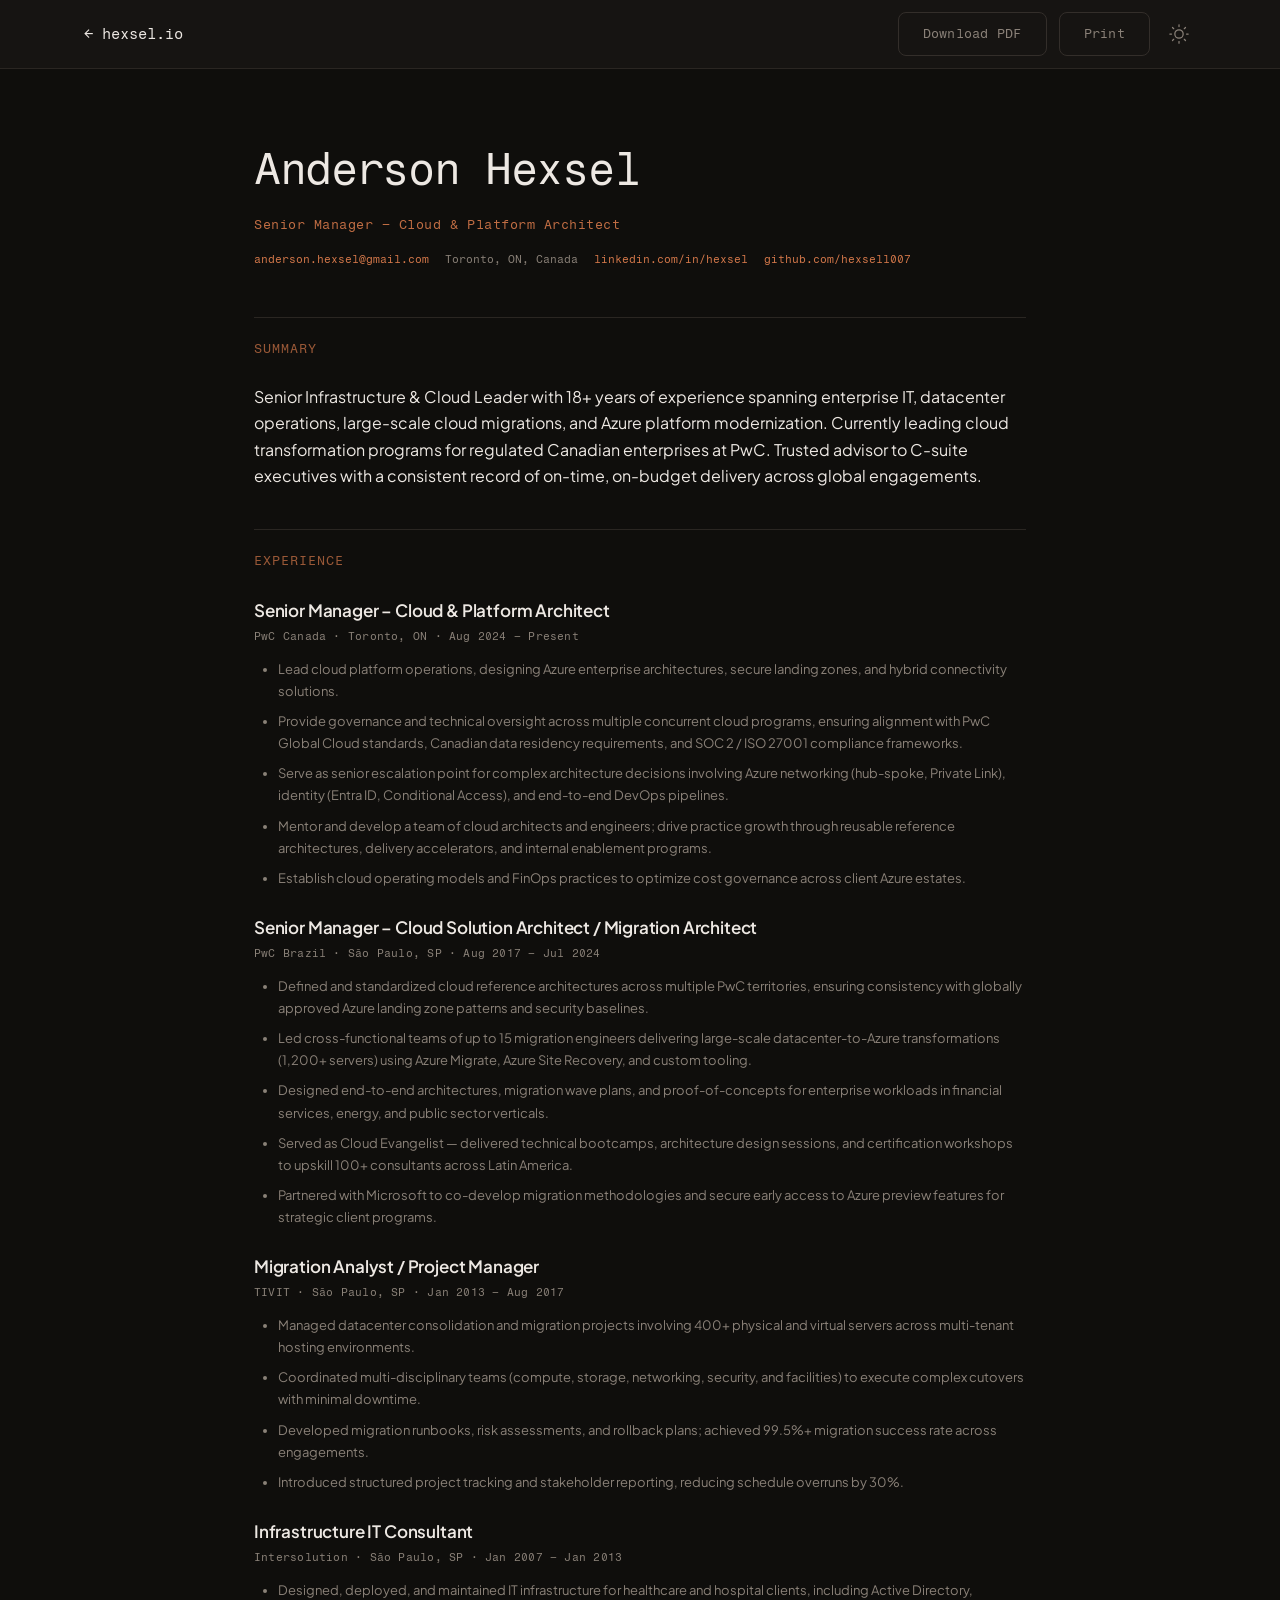
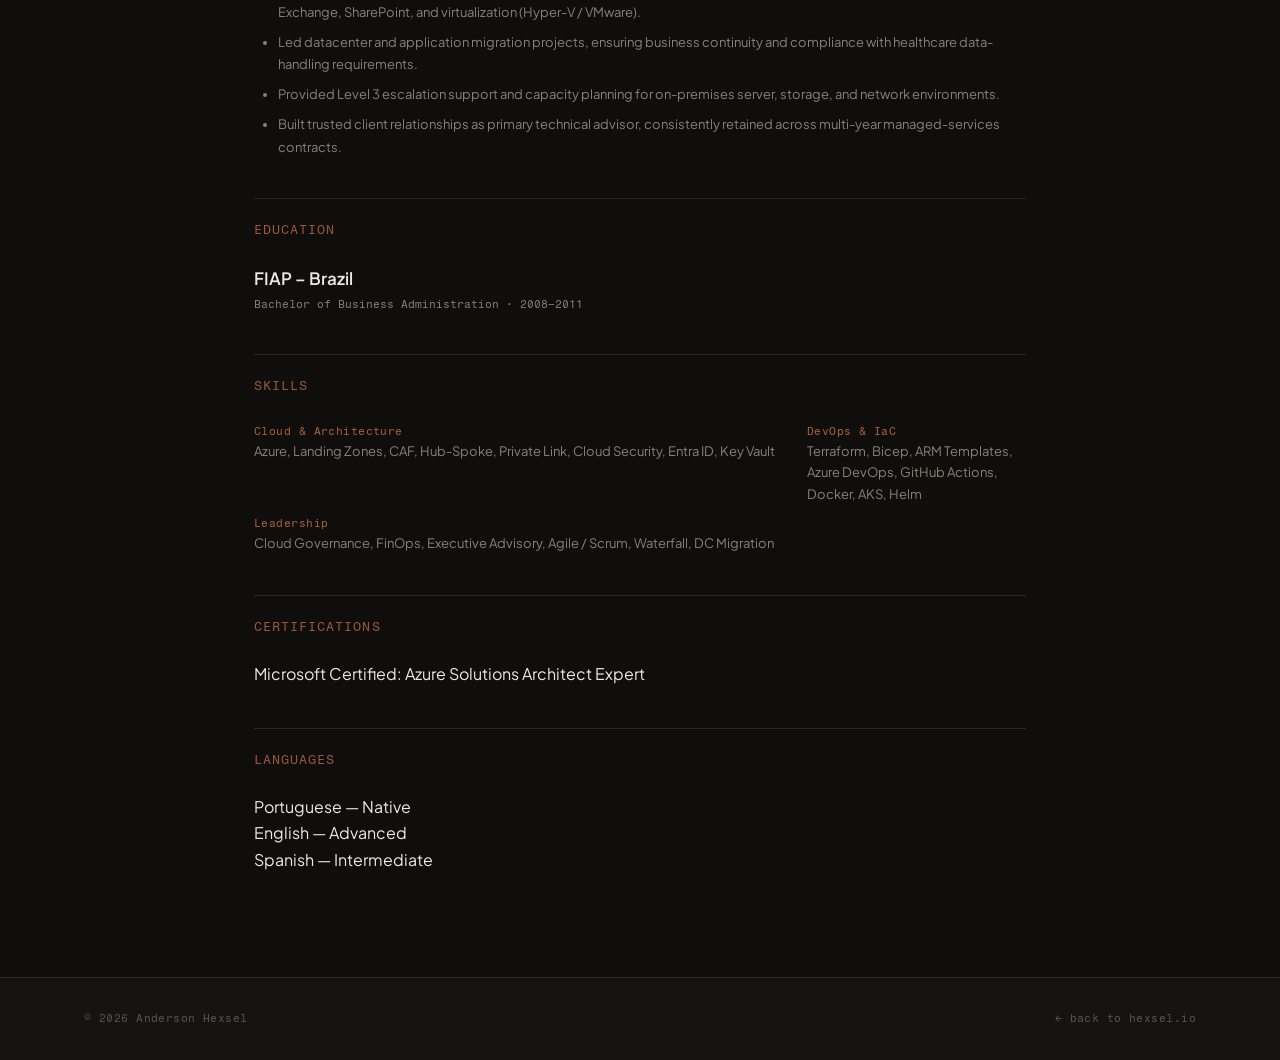
==== resume.html @ d18cc78c "Initial site — Terminal Intelligence redesign Static portfolio for hexsel.io: Fragment Mono + Plus J" ====
<!doctype html>
<html lang="en" data-theme="dark">
<head>
  <meta charset="utf-8">
  <meta name="viewport" content="width=device-width, initial-scale=1">
  <title>Anderson Hexsel — Resume</title>
  <meta name="description" content="Resume of Anderson Hexsel — Senior Cloud &amp; Platform Architect with 18+ years in enterprise Azure, cloud migrations, and infrastructure leadership.">
  <link rel="canonical" href="https://hexsel.io/resume.html">
  <link rel="icon" type="image/svg+xml" href="/assets/img/favicon.svg">

  <script>
    (function () {
      try {
        var saved = localStorage.getItem('hexsel-theme');
        if (saved === 'light' || saved === 'dark') {
          document.documentElement.setAttribute('data-theme', saved);
        }
      } catch (e) {}
    })();
  </script>

  <!-- Google Fonts -->
  <link rel="preconnect" href="https://fonts.googleapis.com">
  <link rel="preconnect" href="https://fonts.gstatic.com" crossorigin>
  <link href="https://fonts.googleapis.com/css2?family=Fragment+Mono:ital@0;1&family=Plus+Jakarta+Sans:wght@300;400;500;600;700&display=swap" rel="stylesheet">

  <link rel="stylesheet" href="/assets/css/main.css">
  <link rel="stylesheet" href="/assets/css/resume.css">
</head>

<body class="resume-body">
  <a class="skip-link" href="#resume-main">Skip to content</a>

  <header class="resume-header no-print">
    <div class="container resume-header__inner">
      <a class="brand" href="/">← hexsel.io</a>
      <div class="resume-header__actions">
        <a class="btn btn--ghost" href="/assets/docs/anderson-hexsel-resume.pdf" download>Download PDF</a>
        <button class="btn btn--ghost" type="button" onclick="window.print()">Print</button>
        <button class="theme-toggle" aria-label="Toggle color theme" aria-pressed="false">
          <svg class="theme-toggle__sun" xmlns="http://www.w3.org/2000/svg" viewBox="0 0 24 24" fill="none" stroke="currentColor" stroke-width="1.5" stroke-linecap="round" stroke-linejoin="round" width="20" height="20">
            <circle cx="12" cy="12" r="5"></circle>
            <line x1="12" y1="1" x2="12" y2="3"></line>
            <line x1="12" y1="21" x2="12" y2="23"></line>
            <line x1="4.22" y1="4.22" x2="5.64" y2="5.64"></line>
            <line x1="18.36" y1="18.36" x2="19.78" y2="19.78"></line>
            <line x1="1" y1="12" x2="3" y2="12"></line>
            <line x1="21" y1="12" x2="23" y2="12"></line>
            <line x1="4.22" y1="19.78" x2="5.64" y2="18.36"></line>
            <line x1="18.36" y1="5.64" x2="19.78" y2="4.22"></line>
          </svg>
          <svg class="theme-toggle__moon" xmlns="http://www.w3.org/2000/svg" viewBox="0 0 24 24" fill="none" stroke="currentColor" stroke-width="1.5" stroke-linecap="round" stroke-linejoin="round" width="20" height="20">
            <path d="M21 12.79A9 9 0 1 1 11.21 3 7 7 0 0 0 21 12.79z"></path>
          </svg>
        </button>
      </div>
    </div>
  </header>

  <main id="resume-main" class="resume container">
    <section class="resume__intro">
      <h1 class="resume__name">Anderson Hexsel</h1>
      <p class="resume__role">Senior Manager – Cloud &amp; Platform Architect</p>
      <ul class="resume__contact" role="list">
        <li><a href="mailto:anderson.hexsel@gmail.com">anderson.hexsel@gmail.com</a></li>
        <li>Toronto, ON, Canada</li>
        <li><a href="https://www.linkedin.com/in/hexsel/">linkedin.com/in/hexsel</a></li>
        <li><a href="https://github.com/hexsell007">github.com/hexsell007</a></li>
      </ul>
    </section>

    <section class="resume__section" aria-labelledby="r-summary">
      <h2 id="r-summary">Summary</h2>
      <p>Senior Infrastructure &amp; Cloud Leader with 18+ years of experience spanning enterprise IT, datacenter operations, large-scale cloud migrations, and Azure platform modernization. Currently leading cloud transformation programs for regulated Canadian enterprises at PwC. Trusted advisor to C-suite executives with a consistent record of on-time, on-budget delivery across global engagements.</p>
    </section>

    <section class="resume__section" aria-labelledby="r-experience">
      <h2 id="r-experience">Experience</h2>

      <article class="resume__job">
        <header class="resume__job-header">
          <h3 class="resume__job-title">Senior Manager – Cloud &amp; Platform Architect</h3>
          <p class="resume__job-meta">PwC Canada · Toronto, ON · Aug 2024 – Present</p>
        </header>
        <ul class="resume__bullets">
          <li>Lead cloud platform operations, designing Azure enterprise architectures, secure landing zones, and hybrid connectivity solutions.</li>
          <li>Provide governance and technical oversight across multiple concurrent cloud programs, ensuring alignment with PwC Global Cloud standards, Canadian data residency requirements, and SOC 2 / ISO 27001 compliance frameworks.</li>
          <li>Serve as senior escalation point for complex architecture decisions involving Azure networking (hub-spoke, Private Link), identity (Entra ID, Conditional Access), and end-to-end DevOps pipelines.</li>
          <li>Mentor and develop a team of cloud architects and engineers; drive practice growth through reusable reference architectures, delivery accelerators, and internal enablement programs.</li>
          <li>Establish cloud operating models and FinOps practices to optimize cost governance across client Azure estates.</li>
        </ul>
      </article>

      <article class="resume__job">
        <header class="resume__job-header">
          <h3 class="resume__job-title">Senior Manager – Cloud Solution Architect / Migration Architect</h3>
          <p class="resume__job-meta">PwC Brazil · São Paulo, SP · Aug 2017 – Jul 2024</p>
        </header>
        <ul class="resume__bullets">
          <li>Defined and standardized cloud reference architectures across multiple PwC territories, ensuring consistency with globally approved Azure landing zone patterns and security baselines.</li>
          <li>Led cross-functional teams of up to 15 migration engineers delivering large-scale datacenter-to-Azure transformations (1,200+ servers) using Azure Migrate, Azure Site Recovery, and custom tooling.</li>
          <li>Designed end-to-end architectures, migration wave plans, and proof-of-concepts for enterprise workloads in financial services, energy, and public sector verticals.</li>
          <li>Served as Cloud Evangelist — delivered technical bootcamps, architecture design sessions, and certification workshops to upskill 100+ consultants across Latin America.</li>
          <li>Partnered with Microsoft to co-develop migration methodologies and secure early access to Azure preview features for strategic client programs.</li>
        </ul>
      </article>

      <article class="resume__job">
        <header class="resume__job-header">
          <h3 class="resume__job-title">Migration Analyst / Project Manager</h3>
          <p class="resume__job-meta">TIVIT · São Paulo, SP · Jan 2013 – Aug 2017</p>
        </header>
        <ul class="resume__bullets">
          <li>Managed datacenter consolidation and migration projects involving 400+ physical and virtual servers across multi-tenant hosting environments.</li>
          <li>Coordinated multi-disciplinary teams (compute, storage, networking, security, and facilities) to execute complex cutovers with minimal downtime.</li>
          <li>Developed migration runbooks, risk assessments, and rollback plans; achieved 99.5%+ migration success rate across engagements.</li>
          <li>Introduced structured project tracking and stakeholder reporting, reducing schedule overruns by 30%.</li>
        </ul>
      </article>

      <article class="resume__job">
        <header class="resume__job-header">
          <h3 class="resume__job-title">Infrastructure IT Consultant</h3>
          <p class="resume__job-meta">Intersolution · São Paulo, SP · Jan 2007 – Jan 2013</p>
        </header>
        <ul class="resume__bullets">
          <li>Designed, deployed, and maintained IT infrastructure for healthcare and hospital clients, including Active Directory, Exchange, SharePoint, and virtualization (Hyper-V / VMware).</li>
          <li>Led datacenter and application migration projects, ensuring business continuity and compliance with healthcare data-handling requirements.</li>
          <li>Provided Level 3 escalation support and capacity planning for on-premises server, storage, and network environments.</li>
          <li>Built trusted client relationships as primary technical advisor, consistently retained across multi-year managed-services contracts.</li>
        </ul>
      </article>
    </section>

    <section class="resume__section" aria-labelledby="r-education">
      <h2 id="r-education">Education</h2>
      <article class="resume__edu">
        <h3>FIAP – Brazil</h3>
        <p>Bachelor of Business Administration · 2008–2011</p>
      </article>
    </section>

    <section class="resume__section" aria-labelledby="r-skills">
      <h2 id="r-skills">Skills</h2>
      <dl class="resume__skills">
        <div>
          <dt>Cloud &amp; Architecture</dt>
          <dd>Azure, Landing Zones, CAF, Hub-Spoke, Private Link, Cloud Security, Entra ID, Key Vault</dd>
        </div>
        <div>
          <dt>DevOps &amp; IaC</dt>
          <dd>Terraform, Bicep, ARM Templates, Azure DevOps, GitHub Actions, Docker, AKS, Helm</dd>
        </div>
        <div>
          <dt>Leadership</dt>
          <dd>Cloud Governance, FinOps, Executive Advisory, Agile / Scrum, Waterfall, DC Migration</dd>
        </div>
      </dl>
    </section>

    <section class="resume__section" aria-labelledby="r-certs">
      <h2 id="r-certs">Certifications</h2>
      <ul>
        <li>Microsoft Certified: Azure Solutions Architect Expert</li>
      </ul>
    </section>

    <section class="resume__section" aria-labelledby="r-langs">
      <h2 id="r-langs">Languages</h2>
      <ul>
        <li>Portuguese — Native</li>
        <li>English — Advanced</li>
        <li>Spanish — Intermediate</li>
      </ul>
    </section>
  </main>

  <footer class="site-footer no-print">
    <div class="container site-footer__inner">
      <p>© <span id="footer-year">2026</span> Anderson Hexsel</p>
      <p><a href="/">← back to hexsel.io</a></p>
    </div>
  </footer>

  <script src="/assets/js/main.js" defer></script>
</body>
</html>
---- assets/css/main.css ----
/* ═══════════════════════════════════════════════════════════════
   hexsel.io — Main stylesheet
   Fonts: Fragment Mono + Plus Jakarta Sans (Google Fonts CDN)
   Theme: Terminal Intelligence — warm dark, coral accent
   ═══════════════════════════════════════════════════════════════ */

/* ── Design tokens ────────────────────────────────────────────── */
:root {
  /* Colors — dark (default) */
  --bg:          #0F0E0C;
  --surface:     #161412;
  --surface-2:   #1D1B18;
  --surface-3:   #252220;
  --text:        #EDE8E3;
  --text-2:      #8A8178;
  --border:      #2A2622;
  --border-2:    #332E2A;
  --accent:      #D4784A;
  --accent-dim:  rgba(212, 120, 74, 0.10);
  --accent-glow: rgba(212, 120, 74, 0.20);
  --green:       #7EB68A;
  --green-dim:   rgba(126, 182, 138, 0.10);
  --focus-ring:  #D4784A;

  /* Typography */
  --font-mono:   'Fragment Mono', 'Courier New', monospace;
  --font-body:   'Plus Jakarta Sans', system-ui, -apple-system, sans-serif;

  /* Spacing */
  --s1:  0.25rem;
  --s2:  0.5rem;
  --s3:  0.75rem;
  --s4:  1rem;
  --s5:  1.25rem;
  --s6:  1.5rem;
  --s8:  2rem;
  --s10: 2.5rem;
  --s12: 3rem;
  --s16: 4rem;
  --s20: 5rem;
  --s24: 6rem;

  /* Type scale */
  --fs-xs:   0.6875rem;
  --fs-sm:   0.8125rem;
  --fs-base: 0.9375rem;
  --fs-md:   1.0625rem;
  --fs-lg:   1.25rem;
  --fs-xl:   1.625rem;
  --fs-2xl:  2.125rem;
  --fs-3xl:  2.75rem;
  --fs-hero: clamp(3rem, 7vw, 5.5rem);

  /* Radii */
  --r-sm:  4px;
  --r-md:  8px;
  --r-lg:  12px;

  /* Layout */
  --max-w: 1160px;
}

/* Light theme */
[data-theme="light"] {
  --bg:          #F6F1EB;
  --surface:     #FDFAF6;
  --surface-2:   #EDE9E2;
  --surface-3:   #E3DDD5;
  --text:        #1A1510;
  --text-2:      #6B6058;
  --border:      #DDD6CB;
  --border-2:    #CCC4B8;
  --accent:      #B55A2E;
  --accent-dim:  rgba(181, 90, 46, 0.08);
  --accent-glow: rgba(181, 90, 46, 0.16);
  --green:       #3A7042;
  --green-dim:   rgba(58, 112, 66, 0.08);
  --focus-ring:  #B55A2E;
}

/* ── Reset ───────────────────────────────────────────────────── */
*, *::before, *::after { box-sizing: border-box; }
html { font-size: 16px; -webkit-text-size-adjust: 100%; }
@media (prefers-reduced-motion: no-preference) {
  html { scroll-behavior: smooth; }
}
body {
  margin: 0;
  background: var(--bg);
  color: var(--text);
  font-family: var(--font-body);
  font-weight: 400;
  line-height: 1.65;
  transition: background-color 200ms, color 200ms;
  -webkit-font-smoothing: antialiased;
}
h1,h2,h3,h4,h5,h6,p,ul,ol,dl,dd,figure { margin: 0; padding: 0; }
ul, ol { list-style: none; }
a { color: var(--accent); text-decoration: none; }
img, svg { display: block; }
button { border: none; background: none; cursor: pointer; font: inherit; }
pre, code { font-family: var(--font-mono); }

/* ── Utilities ───────────────────────────────────────────────── */
.container {
  max-width: var(--max-w);
  margin-inline: auto;
  padding-inline: var(--s6);
}
.visually-hidden {
  position: absolute; width: 1px; height: 1px;
  padding: 0; margin: -1px; overflow: hidden;
  clip: rect(0,0,0,0); white-space: nowrap; border: 0;
}
.no-print {}

/* ── Focus ring ──────────────────────────────────────────────── */
:focus-visible {
  outline: 2px solid var(--focus-ring);
  outline-offset: 3px;
  border-radius: var(--r-sm);
}

/* ── Skip link ───────────────────────────────────────────────── */
.skip-link {
  position: absolute;
  inset-block-start: -48px;
  inset-inline-start: var(--s4);
  z-index: 200;
  background: var(--accent);
  color: #fff;
  padding: var(--s2) var(--s6);
  border-radius: var(--r-md);
  font-family: var(--font-mono);
  font-size: var(--fs-sm);
  transition: inset-block-start 200ms;
}
.skip-link:focus { inset-block-start: var(--s3); }

/* ── Buttons ─────────────────────────────────────────────────── */
.btn {
  display: inline-flex;
  align-items: center;
  gap: var(--s2);
  padding: 0.65rem var(--s6);
  border-radius: var(--r-md);
  font-family: var(--font-mono);
  font-size: var(--fs-sm);
  letter-spacing: 0.02em;
  transition: all 150ms ease;
  cursor: pointer;
  text-decoration: none;
  border: 1px solid transparent;
  white-space: nowrap;
}
.btn--primary {
  background: var(--accent);
  color: #fff;
  border-color: var(--accent);
}
.btn--primary:hover {
  background: #E0895D;
  border-color: #E0895D;
  transform: translateY(-1px);
  box-shadow: 0 6px 20px var(--accent-glow);
}
.btn--ghost {
  background: transparent;
  color: var(--text-2);
  border-color: var(--border-2);
}
.btn--ghost:hover {
  color: var(--accent);
  border-color: var(--accent);
  background: var(--accent-dim);
}
.btn--outline {
  background: transparent;
  color: var(--text-2);
  border-color: var(--border);
}
.btn--outline:hover {
  color: var(--accent);
  border-color: var(--accent);
}
.btn--sm { padding: var(--s2) var(--s4); font-size: var(--fs-xs); }

/* ── Site header ─────────────────────────────────────────────── */
.site-header {
  position: sticky;
  top: 0;
  z-index: 100;
  border-bottom: 1px solid var(--border);
  background: color-mix(in srgb, var(--bg) 88%, transparent);
  backdrop-filter: blur(16px);
  -webkit-backdrop-filter: blur(16px);
  transition: background 200ms;
}
.site-header__inner {
  display: flex;
  align-items: center;
  gap: var(--s6);
  padding-block: var(--s3);
}

/* Brand */
.brand {
  display: flex;
  align-items: center;
  gap: var(--s2);
  font-family: var(--font-mono);
  font-size: var(--fs-base);
  color: var(--text);
  text-decoration: none;
  flex-shrink: 0;
}
.brand:hover .brand__text { color: var(--accent); }
.brand__sigil {
  color: var(--accent);
  font-size: var(--fs-sm);
}
.brand__text {
  transition: color 150ms;
}

/* Nav */
.nav { display: flex; align-items: center; flex: 1; justify-content: center; }
.nav__list { display: flex; gap: var(--s8); align-items: center; }
.nav__link {
  font-family: var(--font-mono);
  font-size: var(--fs-xs);
  color: var(--text-2);
  text-decoration: none;
  letter-spacing: 0.04em;
  transition: color 150ms;
  padding-block: var(--s1);
  position: relative;
}
.nav__link::after {
  content: '';
  position: absolute;
  bottom: -2px; left: 0;
  width: 0; height: 1px;
  background: var(--accent);
  transition: width 200ms ease;
}
.nav__link:hover { color: var(--accent); }
.nav__link:hover::after { width: 100%; }

/* Mobile toggle */
.nav__toggle { display: none; color: var(--text); padding: var(--s2); }

/* Header actions */
.header-actions { display: flex; align-items: center; gap: var(--s3); flex-shrink: 0; }

/* Theme toggle */
.theme-toggle {
  width: 34px; height: 34px;
  display: flex; align-items: center; justify-content: center;
  color: var(--text-2);
  border-radius: var(--r-sm);
  transition: color 150ms, background 150ms;
  position: relative; padding: 0;
}
.theme-toggle:hover { color: var(--accent); background: var(--accent-dim); }
.theme-toggle svg { position: absolute; transition: opacity 200ms, transform 200ms; }
.theme-toggle__sun  { opacity: 1; transform: rotate(0); }
.theme-toggle__moon { opacity: 0; transform: rotate(-45deg); }
[data-theme="light"] .theme-toggle__sun  { opacity: 0; transform: rotate(45deg); }
[data-theme="light"] .theme-toggle__moon { opacity: 1; transform: rotate(0); }

/* Mobile nav */
@media (max-width: 1023px) {
  .nav__toggle { display: flex; }
  .header-actions .btn--outline { display: none; }
  .nav {
    position: absolute; top: 100%; left: 0; right: 0;
    flex-direction: column;
    background: var(--surface);
    border-bottom: 1px solid var(--border);
    overflow: hidden; max-height: 0;
    transition: max-height 300ms ease;
    justify-content: flex-start;
  }
  .nav__list.is-open { max-height: 320px; }
  .nav__list { flex-direction: column; gap: 0; width: 100%; align-items: stretch; }
  .nav__link {
    display: block;
    padding: var(--s4) var(--s6);
    border-bottom: 1px solid var(--border);
    font-size: var(--fs-sm);
  }
  .nav__link::after { display: none; }
}

/* ── Hero ────────────────────────────────────────────────────── */
.hero {
  min-height: 92vh;
  display: flex;
  align-items: center;
  background: var(--bg);
  position: relative;
}

/* Subtle noise grain overlay */
.hero::before {
  content: '';
  position: absolute; inset: 0;
  background-image: url("data:image/svg+xml,%3Csvg viewBox='0 0 256 256' xmlns='http://www.w3.org/2000/svg'%3E%3Cfilter id='noise'%3E%3CfeTurbulence type='fractalNoise' baseFrequency='0.9' numOctaves='4' stitchTiles='stitch'/%3E%3C/filter%3E%3Crect width='100%25' height='100%25' filter='url(%23noise)' opacity='0.03'/%3E%3C/svg%3E");
  pointer-events: none;
  opacity: 0.4;
}

.hero__inner {
  position: relative; z-index: 1;
  display: grid;
  grid-template-columns: 1fr 1fr;
  gap: var(--s16);
  align-items: center;
  padding-block: var(--s24);
  width: 100%;
}

/* Hero text */
.hero__eyebrow {
  display: inline-flex;
  align-items: center;
  gap: var(--s3);
  font-family: var(--font-mono);
  font-size: var(--fs-xs);
  color: var(--text-2);
  letter-spacing: 0.08em;
  margin-bottom: var(--s5);
}
.hero__status {
  width: 7px; height: 7px;
  border-radius: 50%;
  background: var(--green);
  display: inline-block;
  flex-shrink: 0;
  animation: blink-status 3s ease-in-out infinite;
}
@keyframes blink-status {
  0%, 90%, 100% { opacity: 1; }
  95% { opacity: 0.3; }
}

.hero__name {
  font-family: var(--font-mono);
  font-size: var(--fs-hero);
  font-weight: 400;
  line-height: 1;
  letter-spacing: -0.03em;
  color: var(--text);
  margin-bottom: var(--s6);
}

.hero__role {
  font-family: var(--font-body);
  font-size: var(--fs-base);
  font-weight: 400;
  color: var(--accent);
  letter-spacing: 0.01em;
  margin-bottom: var(--s4);
}

.hero__desc {
  font-size: var(--fs-sm);
  color: var(--text-2);
  line-height: 1.75;
  max-width: 400px;
  margin-bottom: var(--s8);
}

.hero__cta { display: flex; gap: var(--s3); flex-wrap: wrap; }

/* ── Terminal ────────────────────────────────────────────────── */
.terminal {
  background: #0A0908;
  border: 1px solid var(--border-2);
  border-radius: var(--r-lg);
  overflow: hidden;
  box-shadow:
    0 0 0 1px rgba(255,255,255,0.03),
    0 24px 48px rgba(0,0,0,0.55),
    0 0 80px rgba(212, 120, 74, 0.06);
  font-family: var(--font-mono);
  font-size: 0.78rem;
  line-height: 1.65;
}

.terminal__chrome {
  display: flex;
  align-items: center;
  gap: var(--s2);
  padding: 0.6rem var(--s5);
  background: #121110;
  border-bottom: 1px solid var(--border);
}

.terminal__dot {
  width: 11px; height: 11px;
  border-radius: 50%;
}
.terminal__dot--red    { background: #FF5F57; }
.terminal__dot--yellow { background: #FEBC2E; }
.terminal__dot--green  { background: #28C840; }

.terminal__title {
  flex: 1;
  text-align: center;
  font-size: 0.68rem;
  color: var(--text-2);
  letter-spacing: 0.03em;
  margin-left: -33px;
}

.terminal__body {
  padding: var(--s4) var(--s5);
  min-height: 260px;
  max-height: 360px;
  overflow-y: auto;
  overflow-x: hidden;
  scrollbar-width: none;
}
.terminal__body::-webkit-scrollbar { display: none; }

/* Terminal line types */
.t-line { display: block; white-space: pre-wrap; word-break: break-all; }
.t-prompt .t-ps  { color: var(--accent); user-select: none; }
.t-prompt .t-cmd { color: var(--text); }
.t-out     { color: var(--green); }
.t-comment { color: var(--border-2); }
.t-err     { color: #F87171; }
.t-blank   { display: block; height: 0.5em; }

/* Blinking block cursor */
.t-cursor {
  display: inline-block;
  width: 7px; height: 0.9em;
  background: var(--accent);
  margin-left: 1px;
  vertical-align: text-bottom;
  animation: cursor-blink 0.9s step-end infinite;
}
@keyframes cursor-blink {
  0%, 100% { opacity: 1; }
  50%       { opacity: 0; }
}

/* ── Sections ────────────────────────────────────────────────── */
.section { padding-block: var(--s24); }
.section--alt { background: var(--surface); }
.section--ai  { background: var(--surface); }

@media (max-width: 639px) {
  .section { padding-block: var(--s16); }
}

.section-header {
  display: flex;
  align-items: baseline;
  gap: var(--s4);
  margin-bottom: var(--s12);
  padding-bottom: var(--s5);
  border-bottom: 1px solid var(--border);
}

.section-tag {
  font-family: var(--font-mono);
  font-size: var(--fs-xs);
  color: var(--accent);
  letter-spacing: 0.06em;
  opacity: 0.7;
  flex-shrink: 0;
}

.section-title {
  font-family: var(--font-mono);
  font-size: var(--fs-2xl);
  font-weight: 400;
  letter-spacing: -0.02em;
  color: var(--text);
}

/* ── About ───────────────────────────────────────────────────── */
.about__body {
  display: grid;
  grid-template-columns: 1fr 1fr;
  gap: var(--s16);
  align-items: start;
  margin-bottom: var(--s10);
}
.about__lede {
  font-size: var(--fs-md);
  line-height: 1.8;
  color: var(--text-2);
  font-weight: 300;
}
.about__meta {
  display: flex;
  flex-direction: column;
  gap: var(--s3);
}
.meta-row {
  display: grid;
  grid-template-columns: 90px 1fr;
  gap: var(--s4);
  font-size: var(--fs-sm);
}
.meta-key {
  font-family: var(--font-mono);
  font-size: var(--fs-xs);
  color: var(--accent);
  letter-spacing: 0.04em;
  padding-top: 2px;
  opacity: 0.8;
}
.meta-val {
  color: var(--text-2);
  line-height: 1.5;
}

.chip-cluster {
  display: flex;
  flex-wrap: wrap;
  gap: var(--s2);
}
.chip {
  font-family: var(--font-mono);
  font-size: var(--fs-xs);
  color: var(--text-2);
  border: 1px solid var(--border);
  border-radius: 999px;
  padding: 3px var(--s3);
  transition: all 150ms;
  white-space: nowrap;
}
.chip:hover {
  color: var(--accent);
  border-color: var(--accent);
  background: var(--accent-dim);
}

/* ── AI section ──────────────────────────────────────────────── */
.ai__body {
  display: grid;
  grid-template-columns: 1fr 1fr;
  gap: var(--s12);
  align-items: start;
}

.ai__headline {
  font-family: var(--font-mono);
  font-size: var(--fs-3xl);
  font-weight: 400;
  line-height: 1.1;
  letter-spacing: -0.03em;
  color: var(--text);
  margin-bottom: var(--s6);
}

.ai__sub {
  font-size: var(--fs-base);
  color: var(--text-2);
  line-height: 1.75;
  max-width: 420px;
  margin-bottom: var(--s8);
}

.ai__features {
  display: flex;
  flex-direction: column;
  gap: var(--s6);
}

.ai__feature {
  display: flex;
  gap: var(--s4);
  align-items: flex-start;
}

.ai__feature-icon {
  color: var(--accent);
  font-size: 0.5rem;
  flex-shrink: 0;
  margin-top: 6px;
}

.ai__feature strong {
  display: block;
  font-size: var(--fs-sm);
  font-weight: 600;
  color: var(--text);
  margin-bottom: var(--s1);
}

.ai__feature p {
  font-size: var(--fs-sm);
  color: var(--text-2);
  line-height: 1.65;
}

/* Code block */
.code-block {
  background: #0A0908;
  border: 1px solid var(--border-2);
  border-radius: var(--r-lg);
  overflow: hidden;
  font-family: var(--font-mono);
  font-size: 0.76rem;
  line-height: 1.7;
}

.code-block__header {
  display: flex;
  align-items: center;
  justify-content: space-between;
  padding: 0.6rem var(--s5);
  background: #121110;
  border-bottom: 1px solid var(--border);
}

.code-block__lang {
  font-size: var(--fs-xs);
  color: var(--accent);
  letter-spacing: 0.06em;
  opacity: 0.8;
}

.code-block__file {
  font-size: var(--fs-xs);
  color: var(--text-2);
  opacity: 0.6;
  letter-spacing: 0.02em;
}

.code-block__body {
  margin: 0;
  padding: var(--s5);
  overflow-x: auto;
  scrollbar-width: thin;
  scrollbar-color: var(--border) transparent;
}

/* Syntax tokens */
.ck { color: #C792EA; }   /* keyword */
.cv { color: #82AAFF; }   /* variable */
.ct { color: #FFCB6B; }   /* type */
.cs { color: #C3E88D; }   /* string */
.cc { color: #546E7A; font-style: italic; }  /* comment */

[data-theme="light"] .ck { color: #7C3AED; }
[data-theme="light"] .cv { color: #1D4ED8; }
[data-theme="light"] .ct { color: #B45309; }
[data-theme="light"] .cs { color: #15803D; }
[data-theme="light"] .cc { color: #94A3B8; }

/* ── Services cards ──────────────────────────────────────────── */
.card-grid {
  display: grid;
  grid-template-columns: repeat(2, 1fr);
  gap: 1px;
  background: var(--border);
  border: 1px solid var(--border);
  border-radius: var(--r-lg);
  overflow: hidden;
}

.card {
  background: var(--surface-2);
  padding: var(--s8) var(--s6);
  transition: background 200ms;
  position: relative;
}
.card:hover { background: var(--surface-3); }
.card:hover .card__num { color: var(--accent); opacity: 1; }

.card__num {
  font-family: var(--font-mono);
  font-size: var(--fs-xs);
  color: var(--text-2);
  letter-spacing: 0.08em;
  opacity: 0.5;
  margin-bottom: var(--s5);
  transition: color 200ms, opacity 200ms;
}

.card__title {
  font-family: var(--font-mono);
  font-size: var(--fs-base);
  font-weight: 400;
  color: var(--text);
  margin-bottom: var(--s3);
  letter-spacing: -0.01em;
}

.card__body {
  font-size: var(--fs-sm);
  color: var(--text-2);
  line-height: 1.7;
}

/* ── Experience timeline ─────────────────────────────────────── */
.timeline { margin-bottom: var(--s10); }

.timeline__item {
  display: grid;
  grid-template-columns: 100px 1fr;
  gap: var(--s8);
  padding-block: var(--s8);
  border-bottom: 1px solid var(--border);
  align-items: start;
}
.timeline__item:last-child { border-bottom: none; }

.timeline__left {
  display: flex;
  flex-direction: column;
  gap: var(--s2);
  padding-top: 3px;
}

.timeline__index {
  font-family: var(--font-mono);
  font-size: var(--fs-xs);
  color: var(--accent);
  letter-spacing: 0.06em;
  opacity: 0.6;
}

.timeline__date {
  font-family: var(--font-mono);
  font-size: var(--fs-xs);
  color: var(--text-2);
  letter-spacing: 0.02em;
  opacity: 0.7;
  display: block;
}

.timeline__role {
  font-family: var(--font-body);
  font-size: var(--fs-md);
  font-weight: 600;
  color: var(--text);
  letter-spacing: -0.01em;
  margin-bottom: var(--s2);
}

.timeline__company {
  font-family: var(--font-mono);
  font-size: var(--fs-xs);
  color: var(--accent);
  letter-spacing: 0.04em;
  margin-bottom: var(--s3);
  opacity: 0.8;
}

.timeline__summary {
  font-size: var(--fs-sm);
  color: var(--text-2);
  line-height: 1.65;
}

.resume__cta { display: flex; gap: var(--s3); flex-wrap: wrap; }

/* ── Contact ─────────────────────────────────────────────────── */
.contact__body { padding-block: var(--s8); }

.contact__invite {
  font-family: var(--font-mono);
  font-size: var(--fs-sm);
  color: var(--text-2);
  letter-spacing: 0.02em;
  margin-bottom: var(--s6);
}

.contact__email {
  display: block;
  font-family: var(--font-mono);
  font-size: clamp(1.4rem, 3vw, var(--fs-2xl));
  font-weight: 400;
  letter-spacing: -0.02em;
  color: var(--text);
  text-decoration: none;
  margin-bottom: var(--s8);
  transition: color 200ms;
  padding-bottom: var(--s1);
  border-bottom: 1px solid var(--border);
  display: inline-block;
}
.contact__email:hover {
  color: var(--accent);
  border-bottom-color: var(--accent);
}

.contact__links { display: flex; gap: var(--s3); flex-wrap: wrap; }

.contact__icon-link {
  display: inline-flex;
  align-items: center;
  gap: var(--s2);
  font-family: var(--font-mono);
  font-size: var(--fs-xs);
  color: var(--text-2);
  text-decoration: none;
  padding: var(--s2) var(--s4);
  border: 1px solid var(--border);
  border-radius: var(--r-md);
  transition: all 150ms;
  letter-spacing: 0.03em;
}
.contact__icon-link:hover {
  color: var(--accent);
  border-color: var(--accent);
  background: var(--accent-dim);
}

/* ── Placeholder markers ─────────────────────────────────────── */
.fillin {
  border: 1px dashed var(--accent);
  border-radius: var(--r-sm);
  padding: 0 var(--s2);
  color: var(--text-2);
  font-style: italic;
  background: var(--accent-dim);
}
.fillin::before { content: "✎ "; color: var(--accent); font-style: normal; }

/* ── Footer ──────────────────────────────────────────────────── */
.site-footer {
  background: var(--surface);
  border-top: 1px solid var(--border);
  padding-block: var(--s8);
}
.site-footer__inner {
  display: flex;
  justify-content: space-between;
  align-items: center;
  gap: var(--s6);
  flex-wrap: wrap;
  font-family: var(--font-mono);
  font-size: var(--fs-xs);
  color: var(--text-2);
  letter-spacing: 0.04em;
  opacity: 0.6;
}
.site-footer a { color: var(--text-2); }
.site-footer a:hover { color: var(--accent); }

/* ── Scroll-reveal ───────────────────────────────────────────── */
@media (prefers-reduced-motion: no-preference) {
  [data-reveal] {
    opacity: 0;
    transform: translateY(14px);
    transition: opacity 500ms cubic-bezier(0.16, 1, 0.3, 1),
                transform 500ms cubic-bezier(0.16, 1, 0.3, 1);
  }
  [data-reveal].is-visible {
    opacity: 1;
    transform: none;
  }
  .hero__text[data-reveal].is-visible .hero__eyebrow  { transition-delay: 0ms; }
  .hero__text[data-reveal].is-visible .hero__name     { transition-delay: 80ms; }
  .hero__text[data-reveal].is-visible .hero__role     { transition-delay: 160ms; }
  .hero__text[data-reveal].is-visible .hero__desc     { transition-delay: 220ms; }
  .hero__text[data-reveal].is-visible .hero__cta      { transition-delay: 280ms; }
}

/* ── Responsive ──────────────────────────────────────────────── */
@media (max-width: 1023px) {
  .hero__inner {
    grid-template-columns: 1fr;
    gap: var(--s10);
    padding-block: var(--s16);
  }
  .about__body {
    grid-template-columns: 1fr;
    gap: var(--s8);
  }
  .ai__body {
    grid-template-columns: 1fr;
    gap: var(--s10);
  }
  .card-grid {
    grid-template-columns: 1fr;
  }
}

@media (max-width: 639px) {
  .hero__name { font-size: clamp(2.5rem, 12vw, 3.5rem); }
  .section-header { flex-direction: column; gap: var(--s2); }
  .timeline__item { grid-template-columns: 1fr; gap: var(--s3); }
  .timeline__left { flex-direction: row; gap: var(--s4); }
  .resume__cta { flex-direction: column; align-items: flex-start; }
  .contact__email { font-size: 1.2rem; word-break: break-all; }
  .card-grid { border-radius: 0; }
}

@media (min-width: 640px) and (max-width: 1023px) {
  .card-grid { grid-template-columns: repeat(2, 1fr); }
}

@media (min-width: 1024px) {
  .card-grid { grid-template-columns: repeat(4, 1fr); }
}
---- assets/css/resume.css ----
/* Resume-specific styles — uses tokens from main.css */

/* Resume header bar */
.resume-header { background: var(--surface); border-bottom: 1px solid var(--border); }
.resume-header__inner {
  display: flex;
  align-items: center;
  justify-content: space-between;
  gap: var(--s4);
  padding-block: var(--s3);
  flex-wrap: wrap;
}
.resume-header__actions { display: flex; align-items: center; gap: var(--s3); }

/* Body */
.resume-body { background: var(--bg); color: var(--text); }

/* Main resume container */
.resume {
  max-width: 820px;
  line-height: 1.65;
  padding-block: var(--s16);
}

/* Intro */
.resume__intro { margin-bottom: var(--s12); }

.resume__name {
  font-family: var(--font-mono);
  font-size: clamp(2rem, 5vw, 2.75rem);
  font-weight: 400;
  letter-spacing: -0.03em;
  color: var(--text);
  margin-bottom: var(--s2);
}

.resume__role {
  font-family: var(--font-mono);
  font-size: var(--fs-sm);
  color: var(--accent);
  letter-spacing: 0.04em;
  margin-bottom: var(--s4);
  opacity: 0.9;
}

.resume__contact {
  display: flex;
  flex-wrap: wrap;
  gap: var(--s4);
  font-family: var(--font-mono);
  font-size: var(--fs-xs);
  list-style: none;
  color: var(--text-2);
}
.resume__contact li { white-space: nowrap; }
.resume__contact a { color: var(--accent); }

/* Sections */
.resume__section {
  margin-block: var(--s10);
  border-top: 1px solid var(--border);
  padding-top: var(--s5);
}

.resume__section h2 {
  font-family: var(--font-mono);
  font-size: var(--fs-sm);
  font-weight: 400;
  letter-spacing: 0.08em;
  text-transform: uppercase;
  color: var(--accent);
  opacity: 0.7;
  margin-bottom: var(--s6);
}

/* Job entries */
.resume__job { margin-block: var(--s6); }
.resume__job-header { margin-bottom: var(--s3); }

.resume__job-title {
  font-family: var(--font-body);
  font-size: var(--fs-md);
  font-weight: 600;
  color: var(--text);
  margin-bottom: var(--s1);
  letter-spacing: -0.01em;
}

.resume__job-meta {
  font-family: var(--font-mono);
  font-size: var(--fs-xs);
  color: var(--text-2);
  letter-spacing: 0.02em;
}

.resume__bullets {
  margin-left: var(--s6);
  list-style: disc;
  font-size: var(--fs-sm);
  color: var(--text-2);
  line-height: 1.7;
}
.resume__bullets li { margin-bottom: var(--s2); }

/* Education */
.resume__edu { margin-bottom: var(--s6); }
.resume__edu h3 {
  font-family: var(--font-body);
  font-size: var(--fs-md);
  font-weight: 600;
  color: var(--text);
  margin-bottom: var(--s1);
}
.resume__edu p {
  font-family: var(--font-mono);
  font-size: var(--fs-xs);
  color: var(--text-2);
}

/* Skills */
.resume__skills {
  display: grid;
  grid-template-columns: max-content 1fr;
  gap: var(--s2) var(--s8);
  font-size: var(--fs-sm);
}
.resume__skills dt {
  font-family: var(--font-mono);
  font-size: var(--fs-xs);
  color: var(--accent);
  letter-spacing: 0.04em;
  opacity: 0.8;
  padding-top: 2px;
}
.resume__skills dd { color: var(--text-2); }

/* Print stylesheet */
@media print {
  :root,
  [data-theme="dark"],
  [data-theme="light"] {
    --bg:       #ffffff;
    --surface:  #ffffff;
    --text:     #111111;
    --text-2:   #444444;
    --border:   #cccccc;
    --accent:   #B55A2E;
  }

  body { font-size: 10.5pt; }

  .no-print { display: none !important; }

  .resume { max-width: none; padding: 0; }

  .resume__section  { break-inside: auto; }
  .resume__job      { break-inside: avoid; }
  h2                { break-after: avoid; }
  h2 + *            { break-before: avoid; }

  a { color: inherit; text-decoration: underline; }

  @page { margin: 18mm 14mm; }
}
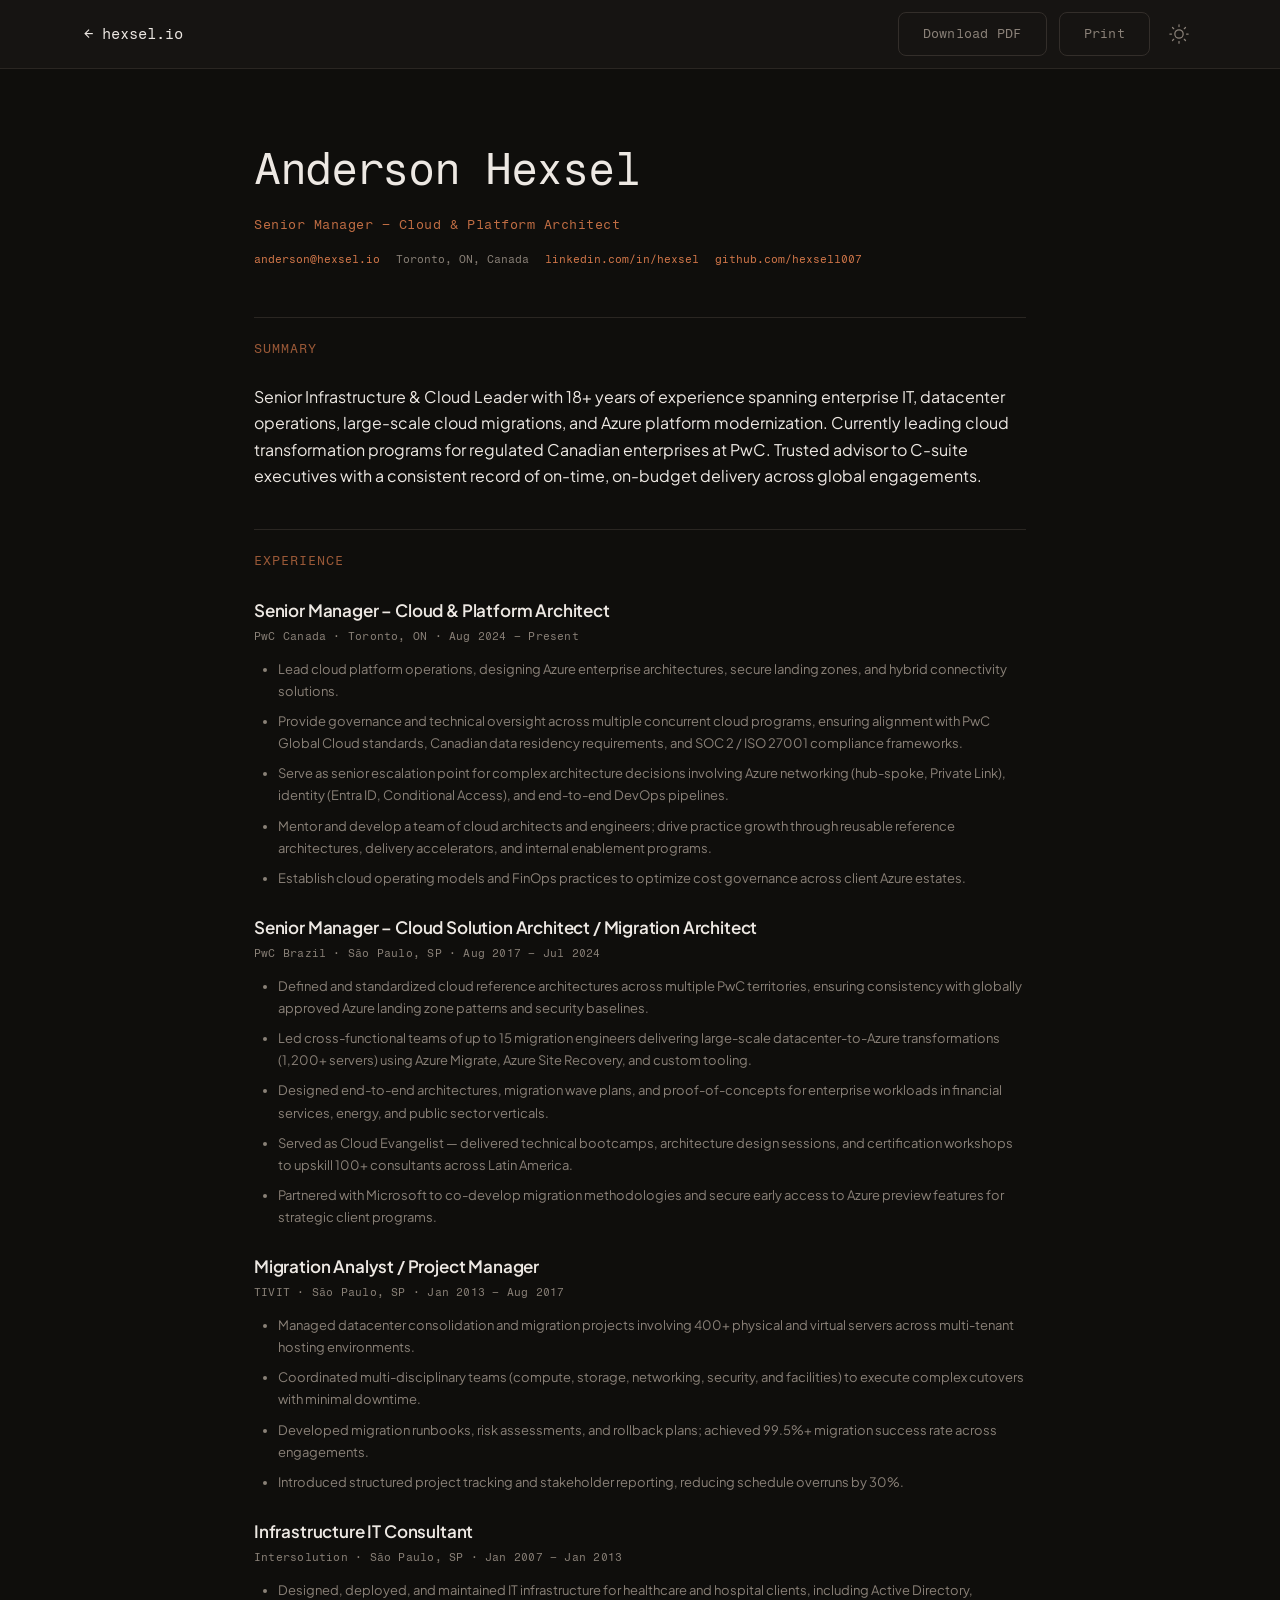
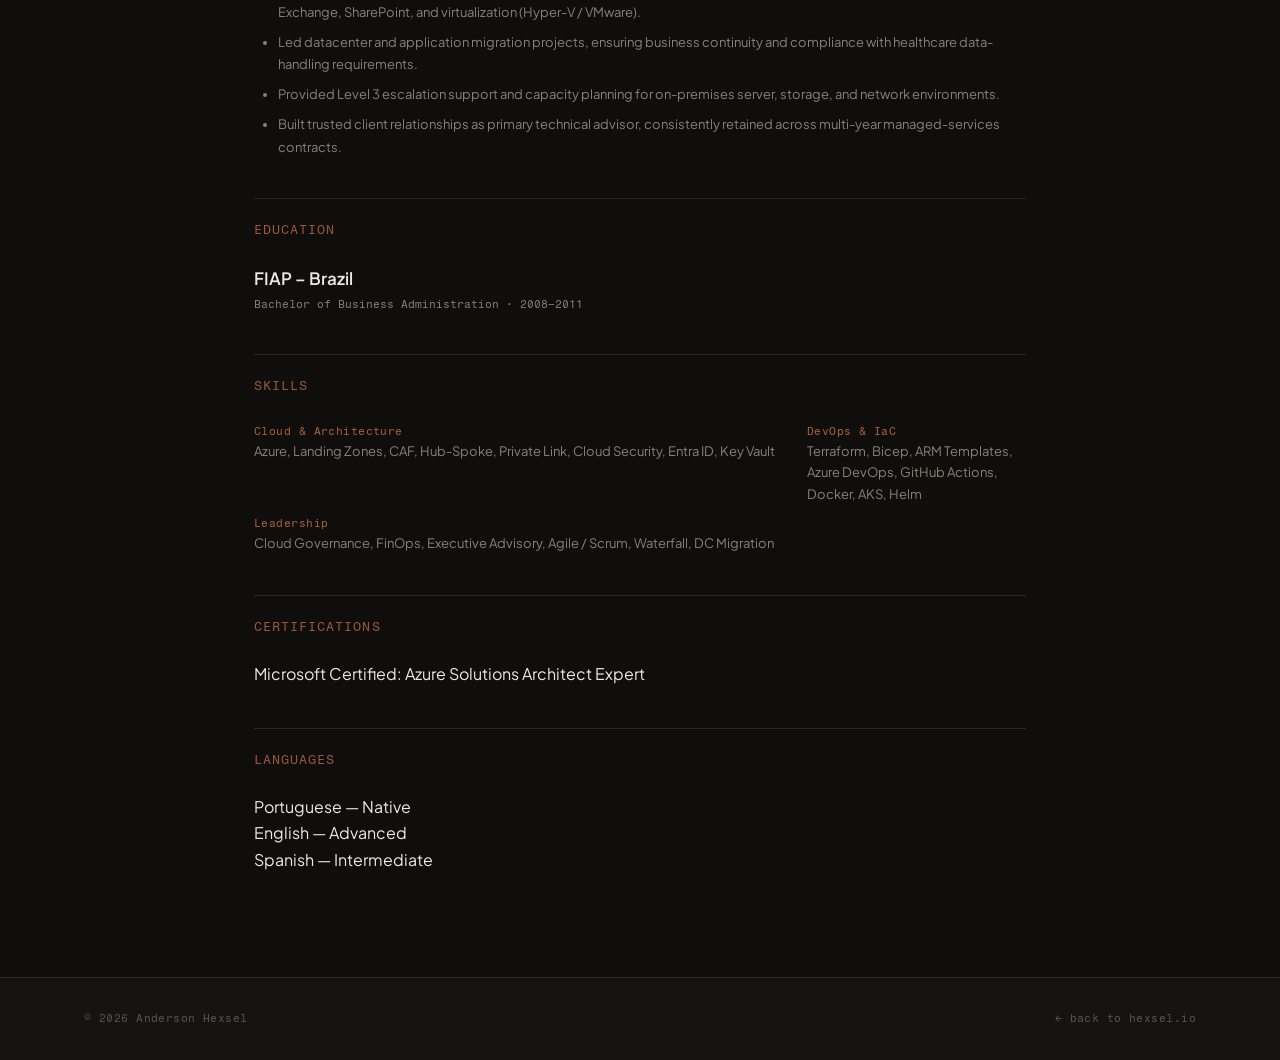
==== commit 79f92944: "update contact email to anderson@hexsel.io Co-Authored-By: Claude Sonnet 4.6 <noreply@anthropic.com>" ====
--- a/resume.html
+++ b/resume.html
@@ -62,7 +62,7 @@
       <h1 class="resume__name">Anderson Hexsel</h1>
       <p class="resume__role">Senior Manager – Cloud &amp; Platform Architect</p>
       <ul class="resume__contact" role="list">
-        <li><a href="mailto:anderson.hexsel@gmail.com">anderson.hexsel@gmail.com</a></li>
+        <li><a href="mailto:anderson@hexsel.io">anderson@hexsel.io</a></li>
         <li>Toronto, ON, Canada</li>
         <li><a href="https://www.linkedin.com/in/hexsel/">linkedin.com/in/hexsel</a></li>
         <li><a href="https://github.com/hexsell007">github.com/hexsell007</a></li>
--- a/assets/css/main.css
+++ b/assets/css/main.css
@@ -765,7 +765,13 @@
 .resume__cta { display: flex; gap: var(--s3); flex-wrap: wrap; }
 
 /* ── Contact ─────────────────────────────────────────────────── */
-.contact__body { padding-block: var(--s8); }
+.contact__body {
+  padding-block: var(--s8);
+  display: grid;
+  grid-template-columns: 1fr 1fr;
+  gap: var(--s16);
+  align-items: start;
+}
 
 .contact__invite {
   font-family: var(--font-mono);
@@ -776,18 +782,17 @@
 }
 
 .contact__email {
-  display: block;
-  font-family: var(--font-mono);
-  font-size: clamp(1.4rem, 3vw, var(--fs-2xl));
+  display: inline-block;
+  font-family: var(--font-mono);
+  font-size: clamp(1rem, 2vw, var(--fs-lg));
   font-weight: 400;
-  letter-spacing: -0.02em;
+  letter-spacing: -0.01em;
   color: var(--text);
   text-decoration: none;
-  margin-bottom: var(--s8);
+  margin-bottom: var(--s6);
   transition: color 200ms;
   padding-bottom: var(--s1);
   border-bottom: 1px solid var(--border);
-  display: inline-block;
 }
 .contact__email:hover {
   color: var(--accent);
@@ -814,6 +819,75 @@
   color: var(--accent);
   border-color: var(--accent);
   background: var(--accent-dim);
+}
+
+/* Contact form */
+.contact__form {
+  display: flex;
+  flex-direction: column;
+  gap: var(--s5);
+}
+
+.form-field {
+  display: flex;
+  flex-direction: column;
+  gap: var(--s2);
+}
+
+.form-label {
+  font-family: var(--font-mono);
+  font-size: var(--fs-xs);
+  color: var(--accent);
+  letter-spacing: 0.06em;
+  opacity: 0.8;
+}
+
+.form-input {
+  background: var(--surface-2);
+  border: 1px solid var(--border-2);
+  border-radius: var(--r-md);
+  color: var(--text);
+  font-family: var(--font-body);
+  font-size: var(--fs-sm);
+  padding: var(--s3) var(--s4);
+  transition: border-color 150ms, background 150ms;
+  width: 100%;
+  outline: none;
+  -webkit-appearance: none;
+}
+.form-input::placeholder { color: var(--text-2); opacity: 0.5; }
+.form-input:focus {
+  border-color: var(--accent);
+  background: var(--surface-3);
+}
+
+.form-textarea {
+  resize: vertical;
+  min-height: 120px;
+  line-height: 1.6;
+}
+
+/* Submit button states */
+.form-submit { position: relative; align-self: flex-start; }
+.form-submit__sending { display: none; }
+.form-submit.is-sending .form-submit__text    { visibility: hidden; }
+.form-submit.is-sending .form-submit__sending { display: inline; position: absolute; left: 50%; transform: translateX(-50%); }
+.form-submit:disabled { opacity: 0.6; cursor: not-allowed; }
+
+.form-success {
+  font-family: var(--font-mono);
+  font-size: var(--fs-xs);
+  letter-spacing: 0.04em;
+  min-height: 1.2em;
+}
+.form-success.is-ok  { color: var(--green); }
+.form-success.is-err { color: #F87171; }
+
+@media (max-width: 1023px) {
+  .contact__body { grid-template-columns: 1fr; gap: var(--s10); }
+}
+@media (max-width: 639px) {
+  .contact__email { font-size: var(--fs-base); word-break: break-all; }
 }
 
 /* ── Placeholder markers ─────────────────────────────────────── */
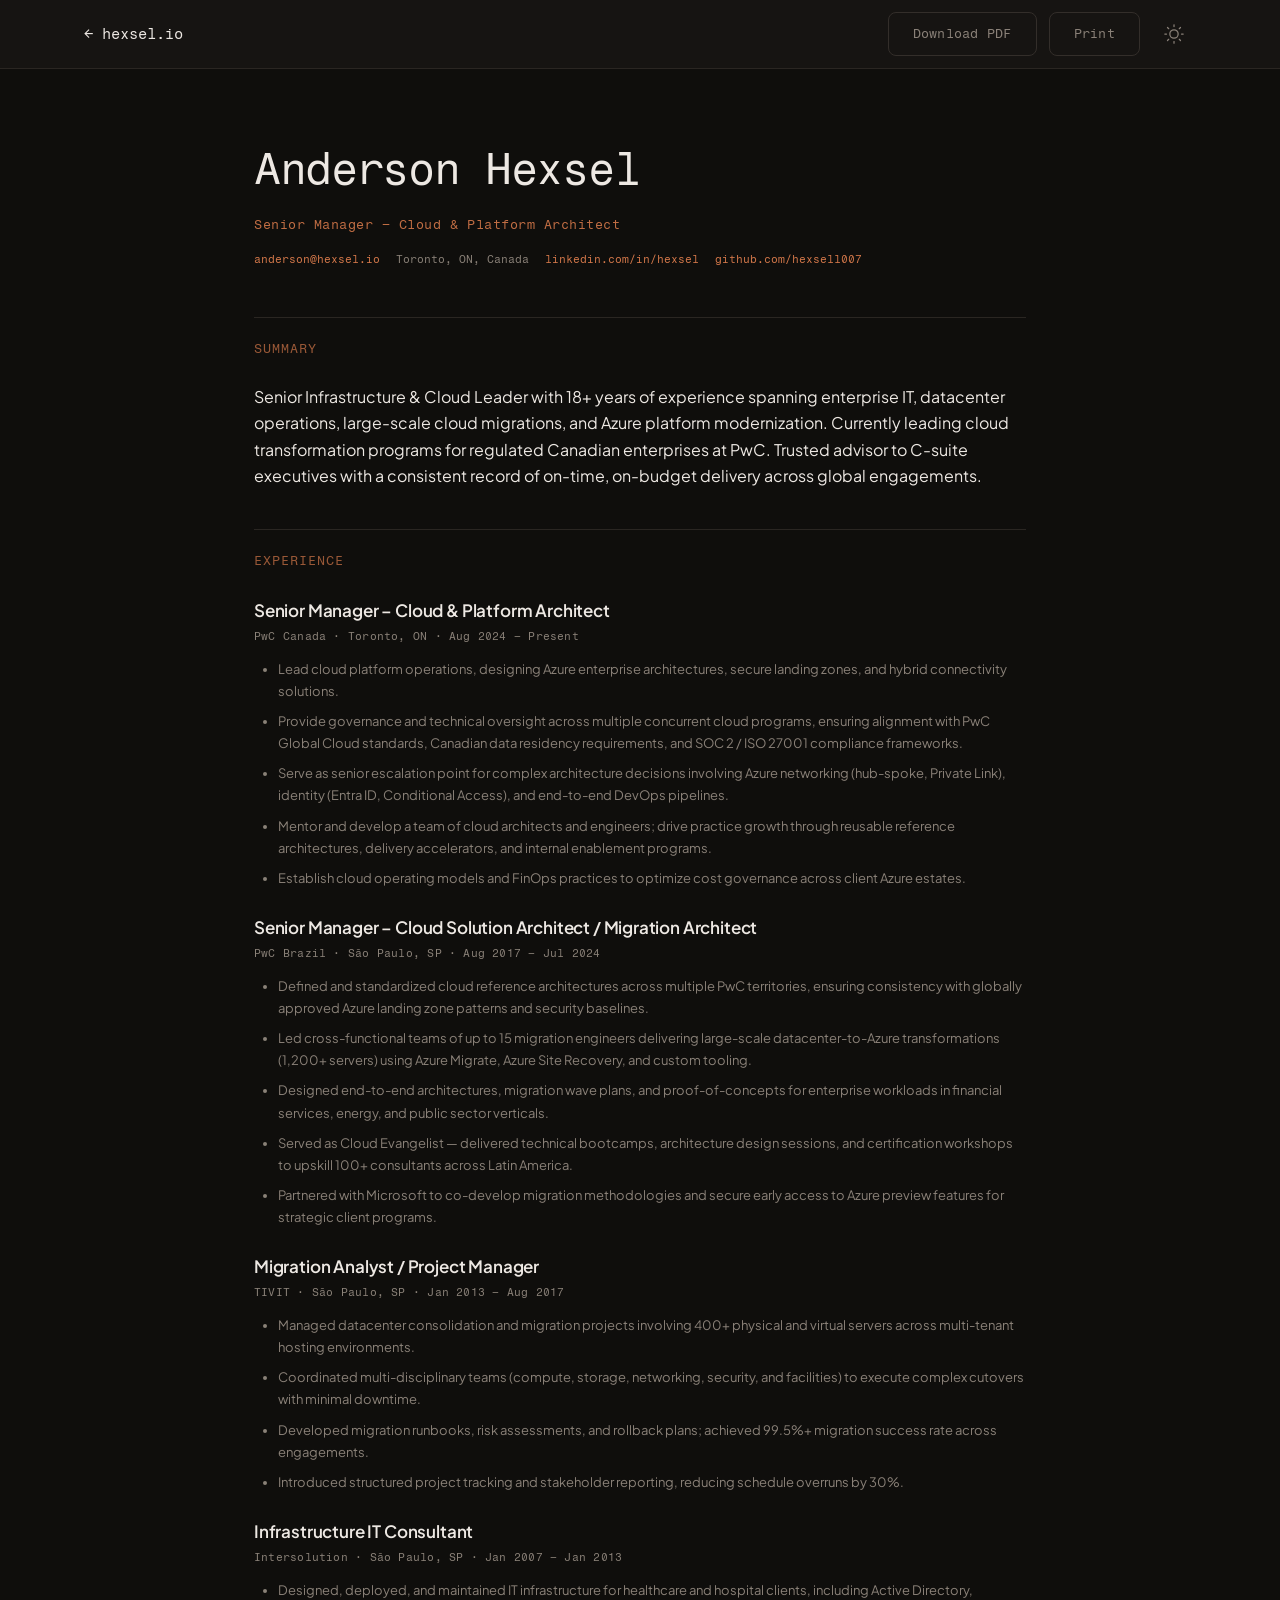
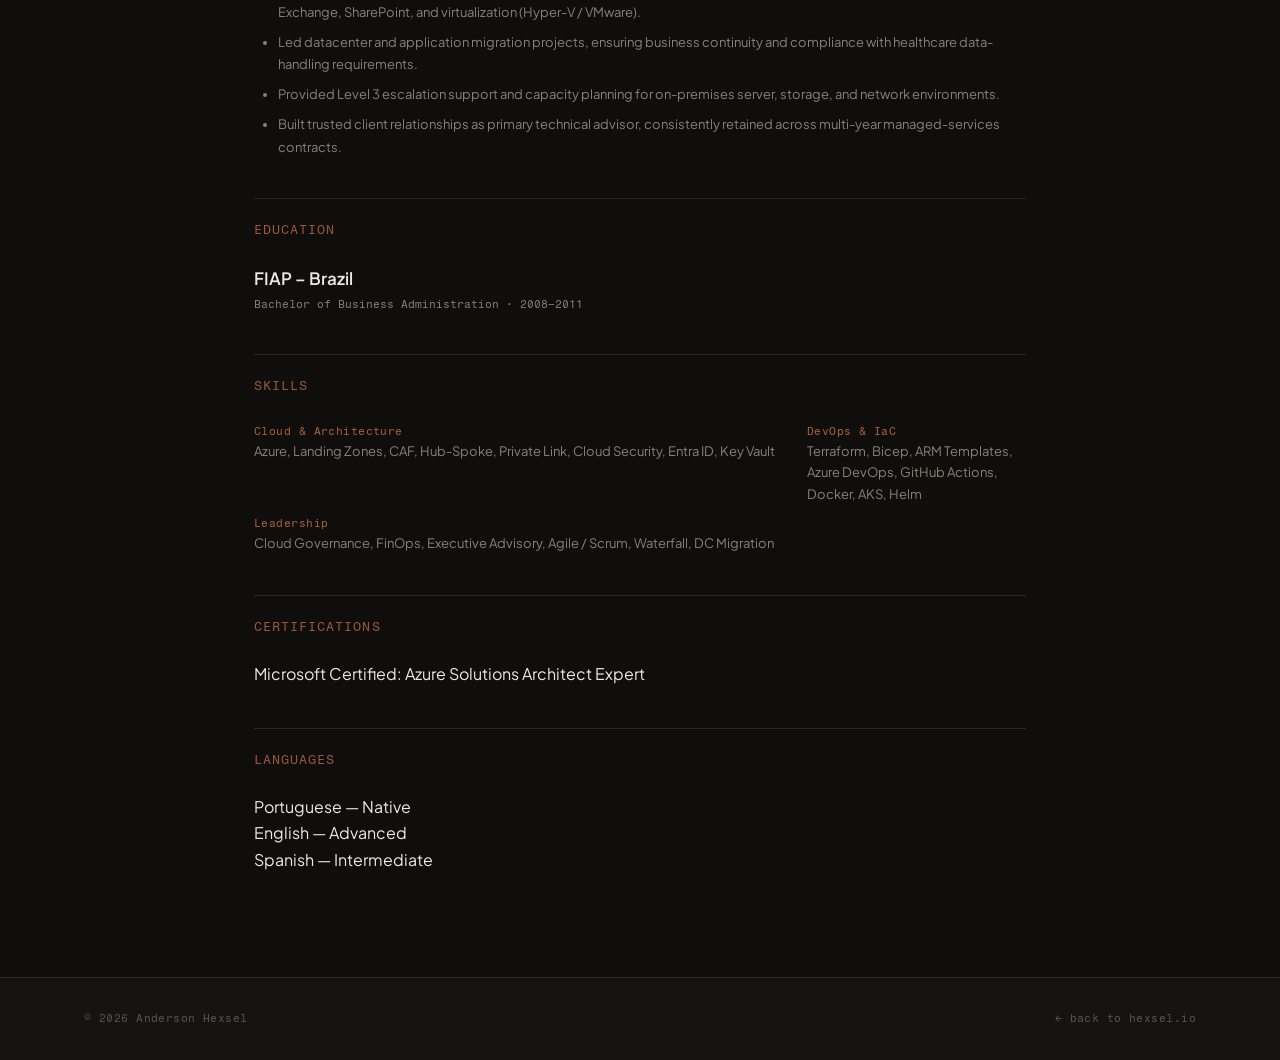
==== commit dffb4e2b: "seo: schema enhancement, CNAME fix, llms.txt, sitemap lastmod, resume title - CNAME: apex domain (he" ====
--- a/resume.html
+++ b/resume.html
@@ -3,8 +3,32 @@
 <head>
   <meta charset="utf-8">
   <meta name="viewport" content="width=device-width, initial-scale=1">
-  <title>Anderson Hexsel — Resume</title>
-  <meta name="description" content="Resume of Anderson Hexsel — Senior Cloud &amp; Platform Architect with 18+ years in enterprise Azure, cloud migrations, and infrastructure leadership.">
+  <title>Anderson Hexsel — Cloud Architect Resume · Azure · PwC Canada · Toronto</title>
+  <meta name="description" content="Resume of Anderson Hexsel — Senior Cloud &amp; Platform Architect with 18+ years in enterprise Azure, cloud migrations, and infrastructure leadership. Currently at PwC Canada in Toronto.">
+  <script type="application/ld+json">
+  {
+    "@context": "https://schema.org",
+    "@type": "ProfilePage",
+    "mainEntity": {
+      "@type": "Person",
+      "name": "Anderson Hexsel",
+      "url": "https://hexsel.io/",
+      "jobTitle": "Senior Manager — Cloud & Platform Architect",
+      "worksFor": { "@type": "Organization", "name": "PwC Canada" },
+      "address": {
+        "@type": "PostalAddress",
+        "addressLocality": "Toronto",
+        "addressRegion": "ON",
+        "addressCountry": "CA"
+      },
+      "hasCredential": {
+        "@type": "EducationalOccupationalCredential",
+        "name": "Microsoft Certified: Azure Solutions Architect Expert"
+      },
+      "sameAs": ["https://www.linkedin.com/in/hexsel/"]
+    }
+  }
+  </script>
   <link rel="canonical" href="https://hexsel.io/resume.html">
   <link rel="icon" type="image/svg+xml" href="/assets/img/favicon.svg">
 
--- a/assets/css/main.css
+++ b/assets/css/main.css
@@ -248,14 +248,14 @@
 .nav__link:hover::after { width: 100%; }
 
 /* Mobile toggle */
-.nav__toggle { display: none; color: var(--text); padding: var(--s2); }
+.nav__toggle { display: none; color: var(--text); padding: var(--s2); min-width: 44px; min-height: 44px; }
 
 /* Header actions */
 .header-actions { display: flex; align-items: center; gap: var(--s3); flex-shrink: 0; }
 
 /* Theme toggle */
 .theme-toggle {
-  width: 34px; height: 34px;
+  width: 44px; height: 44px;
   display: flex; align-items: center; justify-content: center;
   color: var(--text-2);
   border-radius: var(--r-sm);
@@ -273,20 +273,25 @@
 @media (max-width: 1023px) {
   .nav__toggle { display: flex; }
   .header-actions .btn--outline { display: none; }
+  .site-header { position: sticky; }
+  .site-header__inner { justify-content: space-between; }
   .nav {
     position: absolute; top: 100%; left: 0; right: 0;
     flex-direction: column;
+    justify-content: flex-start;
+    z-index: 99;
+  }
+  .nav__list {
+    flex-direction: column; gap: 0; width: 100%; align-items: stretch;
     background: var(--surface);
     border-bottom: 1px solid var(--border);
     overflow: hidden; max-height: 0;
     transition: max-height 300ms ease;
-    justify-content: flex-start;
-  }
-  .nav__list.is-open { max-height: 320px; }
-  .nav__list { flex-direction: column; gap: 0; width: 100%; align-items: stretch; }
+  }
+  .nav__list.is-open { max-height: 360px; }
   .nav__link {
     display: block;
-    padding: var(--s4) var(--s6);
+    padding: var(--s4) var(--s5);
     border-bottom: 1px solid var(--border);
     font-size: var(--fs-sm);
   }
@@ -320,6 +325,7 @@
   padding-block: var(--s24);
   width: 100%;
 }
+.hero__inner > * { min-width: 0; }
 
 /* Hero text */
 .hero__eyebrow {
@@ -377,6 +383,7 @@
 /* ── Terminal ────────────────────────────────────────────────── */
 .terminal {
   background: #0A0908;
+  color: #EDE8E3;
   border: 1px solid var(--border-2);
   border-radius: var(--r-lg);
   overflow: hidden;
@@ -427,10 +434,10 @@
 
 /* Terminal line types */
 .t-line { display: block; white-space: pre-wrap; word-break: break-all; }
-.t-prompt .t-ps  { color: var(--accent); user-select: none; }
-.t-prompt .t-cmd { color: var(--text); }
-.t-out     { color: var(--green); }
-.t-comment { color: var(--border-2); }
+.t-prompt .t-ps  { color: #D4784A; user-select: none; }
+.t-prompt .t-cmd { color: #EDE8E3; }
+.t-out     { color: #7EB68A; }
+.t-comment { color: #546E7A; }
 .t-err     { color: #F87171; }
 .t-blank   { display: block; height: 0.5em; }
 
@@ -438,7 +445,7 @@
 .t-cursor {
   display: inline-block;
   width: 7px; height: 0.9em;
-  background: var(--accent);
+  background: #D4784A;
   margin-left: 1px;
   vertical-align: text-bottom;
   animation: cursor-blink 0.9s step-end infinite;
@@ -491,6 +498,7 @@
   align-items: start;
   margin-bottom: var(--s10);
 }
+.about__body > * { min-width: 0; }
 .about__lede {
   font-size: var(--fs-md);
   line-height: 1.8;
@@ -549,6 +557,7 @@
   gap: var(--s12);
   align-items: start;
 }
+.ai__body > * { min-width: 0; }
 
 .ai__headline {
   font-family: var(--font-mono);
@@ -604,6 +613,7 @@
 /* Code block */
 .code-block {
   background: #0A0908;
+  color: #EDE8E3;
   border: 1px solid var(--border-2);
   border-radius: var(--r-lg);
   overflow: hidden;
@@ -623,15 +633,15 @@
 
 .code-block__lang {
   font-size: var(--fs-xs);
-  color: var(--accent);
+  color: #D4784A;
   letter-spacing: 0.06em;
   opacity: 0.8;
 }
 
 .code-block__file {
   font-size: var(--fs-xs);
-  color: var(--text-2);
-  opacity: 0.6;
+  color: #8A8178;
+  opacity: 0.8;
   letter-spacing: 0.02em;
 }
 
@@ -639,22 +649,18 @@
   margin: 0;
   padding: var(--s5);
   overflow-x: auto;
+  color: #EDE8E3;
   scrollbar-width: thin;
-  scrollbar-color: var(--border) transparent;
-}
-
-/* Syntax tokens */
-.ck { color: #C792EA; }   /* keyword */
-.cv { color: #82AAFF; }   /* variable */
-.ct { color: #FFCB6B; }   /* type */
-.cs { color: #C3E88D; }   /* string */
-.cc { color: #546E7A; font-style: italic; }  /* comment */
-
-[data-theme="light"] .ck { color: #7C3AED; }
-[data-theme="light"] .cv { color: #1D4ED8; }
-[data-theme="light"] .ct { color: #B45309; }
-[data-theme="light"] .cs { color: #15803D; }
-[data-theme="light"] .cc { color: #94A3B8; }
+  scrollbar-color: #332E2A transparent;
+}
+.code-block__body code { color: inherit; }
+
+/* Syntax tokens — fixed for dark background, never change with theme */
+.ck { color: #C792EA; }   /* keyword  — violet  */
+.cv { color: #82AAFF; }   /* variable — blue    */
+.ct { color: #FFCB6B; }   /* type     — amber   */
+.cs { color: #C3E88D; }   /* string   — green   */
+.cc { color: #546E7A; font-style: italic; } /* comment — slate */
 
 /* ── Services cards ──────────────────────────────────────────── */
 .card-grid {
@@ -809,7 +815,8 @@
   font-size: var(--fs-xs);
   color: var(--text-2);
   text-decoration: none;
-  padding: var(--s2) var(--s4);
+  padding: var(--s3) var(--s4);
+  min-height: 44px;
   border: 1px solid var(--border);
   border-radius: var(--r-md);
   transition: all 150ms;
@@ -942,12 +949,27 @@
 }
 
 /* ── Responsive ──────────────────────────────────────────────── */
+
+/* Tablet — 640px–1023px */
 @media (max-width: 1023px) {
+  .container { padding-inline: var(--s5); }
+
+  .hero {
+    min-height: auto;
+  }
   .hero__inner {
     grid-template-columns: 1fr;
-    gap: var(--s10);
+    gap: var(--s8);
     padding-block: var(--s16);
   }
+  .hero__desc { max-width: none; }
+
+  /* Compact terminal on tablet */
+  .terminal__body {
+    min-height: 200px;
+    max-height: 280px;
+  }
+
   .about__body {
     grid-template-columns: 1fr;
     gap: var(--s8);
@@ -956,23 +978,89 @@
     grid-template-columns: 1fr;
     gap: var(--s10);
   }
+  .ai__sub { max-width: none; }
+  .card-grid { grid-template-columns: repeat(2, 1fr); }
+}
+
+/* Mobile — up to 639px (iPhone 16 = 390px) */
+@media (max-width: 639px) {
+  :root {
+    --fs-2xl: 1.75rem;
+    --fs-3xl: 2.1rem;
+  }
+
+  .container { padding-inline: var(--s4); }
+
+  /* Sections */
+  .section { padding-block: var(--s12); }
+  .section-header {
+    flex-direction: column;
+    gap: var(--s2);
+    margin-bottom: var(--s8);
+  }
+  .section-title { font-size: 1.75rem; }
+
+  /* Hero */
+  .hero { min-height: auto; }
+  .hero__inner {
+    grid-template-columns: 1fr;
+    gap: var(--s8);
+    padding-block: var(--s12);
+  }
+  .hero__name { font-size: clamp(2.75rem, 14vw, 3.5rem); }
+  .hero__desc { max-width: none; font-size: var(--fs-sm); }
+  .hero__cta { flex-direction: column; align-items: flex-start; gap: var(--s2); }
+  .hero__cta .btn { width: 100%; justify-content: center; }
+
+  /* Hide terminal on mobile — hero text is the focus */
+  .hero__terminal-wrap { display: none; }
+
+  /* About */
+  .about__body { grid-template-columns: 1fr; gap: var(--s6); }
+  .meta-row { grid-template-columns: 80px 1fr; gap: var(--s3); }
+
+  /* AI section */
+  .ai__body { grid-template-columns: 1fr; gap: var(--s8); }
+  .ai__headline { font-size: 2rem; }
+  .ai__sub { font-size: var(--fs-sm); }
+  .ai__feature p { font-size: var(--fs-sm); }
+  .code-block { font-size: 0.7rem; }
+  .code-block__body { padding: var(--s4); }
+  .code-block__header { padding: 0.5rem var(--s4); }
+
+  /* Cards */
   .card-grid {
     grid-template-columns: 1fr;
-  }
-}
-
-@media (max-width: 639px) {
-  .hero__name { font-size: clamp(2.5rem, 12vw, 3.5rem); }
-  .section-header { flex-direction: column; gap: var(--s2); }
-  .timeline__item { grid-template-columns: 1fr; gap: var(--s3); }
-  .timeline__left { flex-direction: row; gap: var(--s4); }
+    border-radius: 0;
+    margin-inline: calc(-1 * var(--s4));
+  }
+  .card { padding: var(--s6) var(--s5); }
+
+  /* Timeline */
+  .timeline__item {
+    grid-template-columns: 1fr;
+    gap: var(--s3);
+    padding-block: var(--s6);
+  }
+  .timeline__left { flex-direction: row; align-items: center; gap: var(--s4); }
+  .timeline__role { font-size: var(--fs-base); }
+
+  /* Resume CTA */
   .resume__cta { flex-direction: column; align-items: flex-start; }
-  .contact__email { font-size: 1.2rem; word-break: break-all; }
-  .card-grid { border-radius: 0; }
-}
-
-@media (min-width: 640px) and (max-width: 1023px) {
-  .card-grid { grid-template-columns: repeat(2, 1fr); }
+  .resume__cta .btn { width: 100%; justify-content: center; }
+
+  /* Contact */
+  .contact__email { font-size: 1rem; word-break: break-all; }
+  .contact__links { gap: var(--s2); }
+  .contact__form { gap: var(--s4); }
+  .form-submit { width: 100%; justify-content: center; }
+
+  /* Footer */
+  .site-footer__inner {
+    flex-direction: column;
+    align-items: flex-start;
+    gap: var(--s2);
+  }
 }
 
 @media (min-width: 1024px) {
--- a/assets/css/resume.css
+++ b/assets/css/resume.css
@@ -134,6 +134,31 @@
 }
 .resume__skills dd { color: var(--text-2); }
 
+/* Mobile resume */
+@media (max-width: 639px) {
+  .resume-header__inner { gap: var(--s2); }
+  .resume-header__actions { gap: var(--s2); }
+  .resume-header__actions .btn { font-size: var(--fs-xs); padding: var(--s2) var(--s3); }
+
+  .resume { padding-block: var(--s10); }
+
+  .resume__name { font-size: clamp(1.75rem, 10vw, 2.25rem); }
+  .resume__contact { gap: var(--s3); }
+
+  .resume__section { margin-block: var(--s8); }
+
+  .resume__skills {
+    grid-template-columns: 1fr;
+    gap: var(--s3);
+  }
+  .resume__skills div {
+    display: grid;
+    grid-template-columns: 90px 1fr;
+    gap: var(--s3);
+    align-items: baseline;
+  }
+}
+
 /* Print stylesheet */
 @media print {
   :root,
